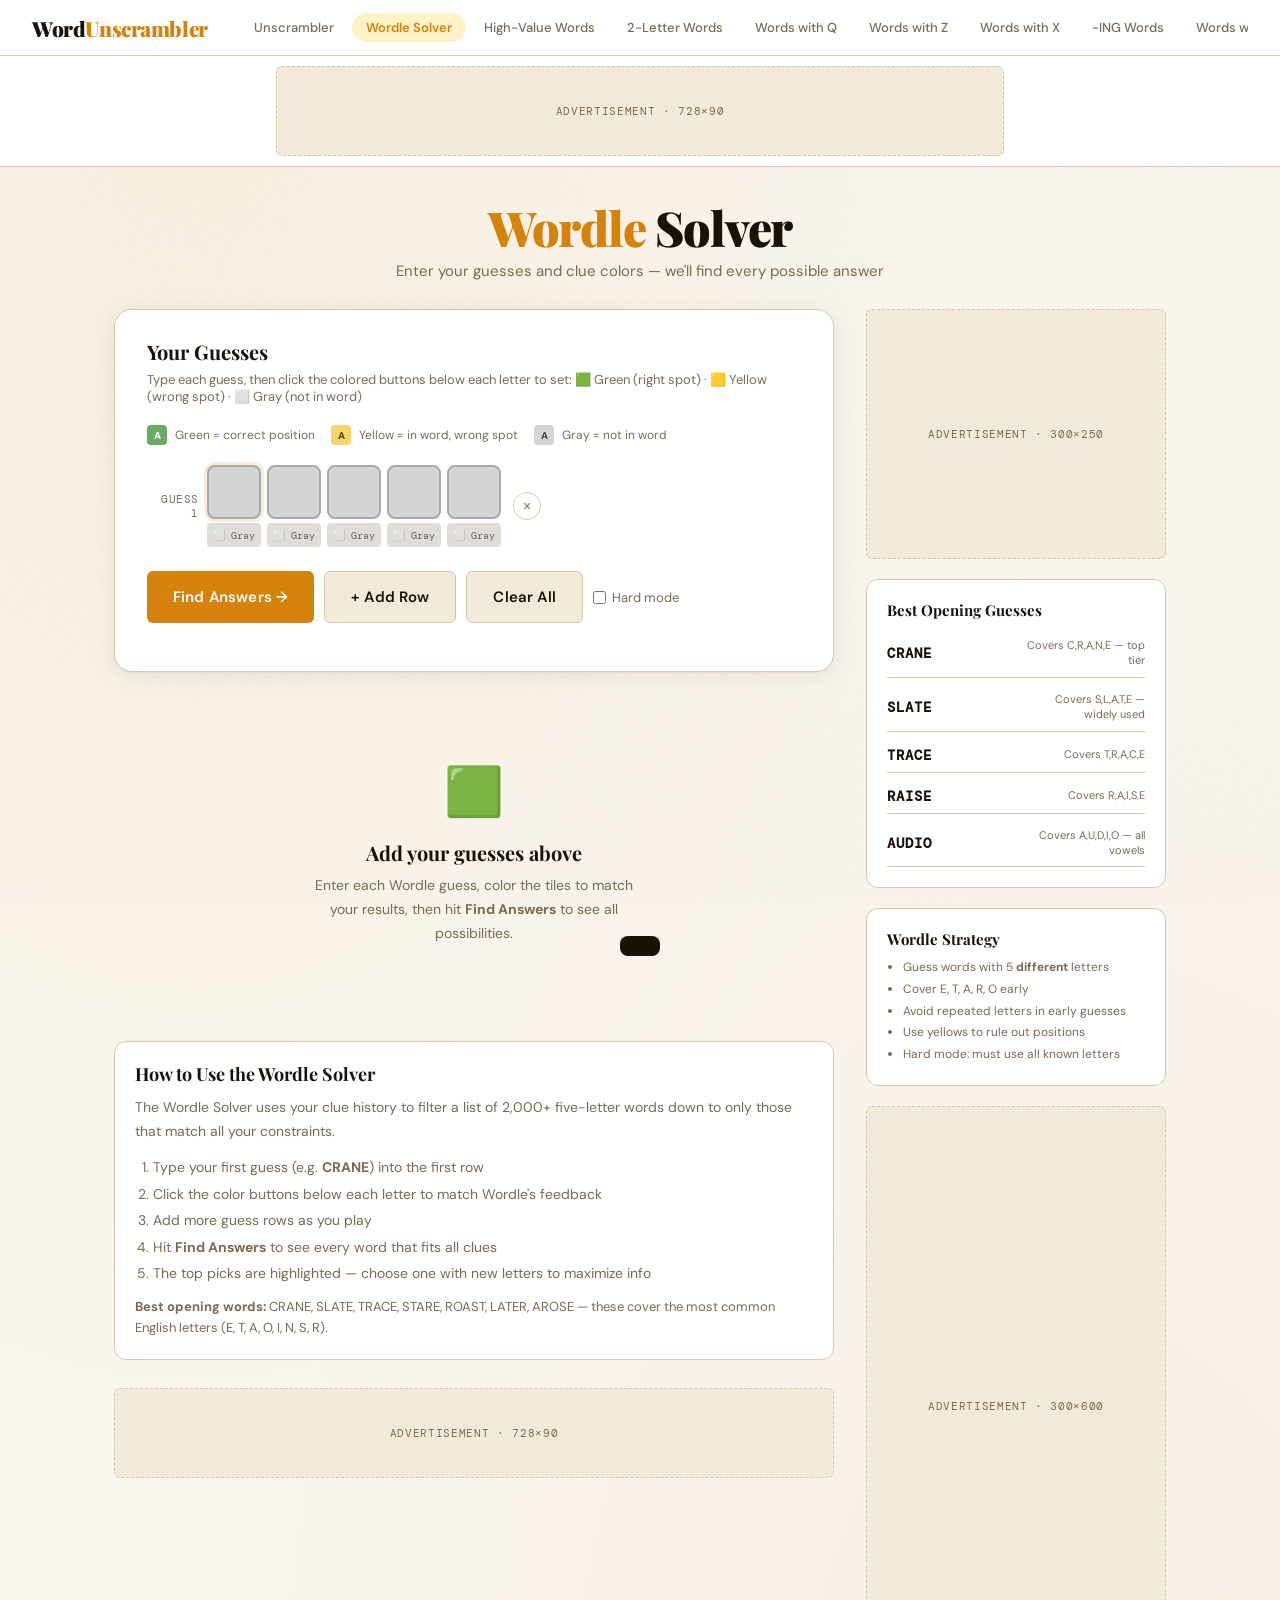
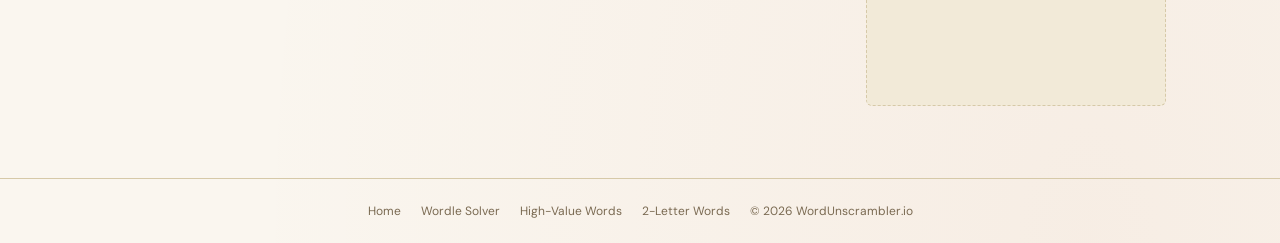
==== wordle.html @ 59721cca "initial deploy" ====
<!DOCTYPE html>
<html lang="en">
<head>
<meta charset="UTF-8">
<meta name="viewport" content="width=device-width, initial-scale=1.0">
<title>Wordle Solver — Find Today's Answer | WordUnscrambler</title>
<meta name="description" content="Free Wordle solver. Enter your green, yellow, and gray clues and we'll narrow down every possible Wordle answer. Solve today's Wordle in 3 guesses.">
<meta name="keywords" content="wordle solver, wordle helper, wordle cheat, wordle answer today, wordle hint">
<link rel="canonical" href="https://wordunscrambler.io/wordle">
<link rel="stylesheet" href="css/shared.css">
<style>
  /* ── Wordle-specific styles ── */
  .solver-grid {
    display: flex;
    flex-direction: column;
    gap: 10px;
    margin-bottom: 24px;
  }

  .guess-row {
    display: flex;
    gap: 8px;
    align-items: center;
  }

  .guess-label {
    font-size: 11px;
    font-family: 'DM Mono', monospace;
    color: var(--muted);
    width: 52px;
    text-align: right;
    text-transform: uppercase;
    letter-spacing: .05em;
    flex-shrink: 0;
  }

  .guess-tiles {
    display: flex;
    gap: 6px;
  }

  .tile-wrap {
    display: flex;
    flex-direction: column;
    align-items: center;
    gap: 4px;
  }

  .tile {
    width: 54px;
    height: 54px;
    border: 2.5px solid var(--border);
    border-radius: 8px;
    font-family: 'DM Mono', monospace;
    font-size: 22px;
    font-weight: 700;
    text-transform: uppercase;
    letter-spacing: .05em;
    text-align: center;
    outline: none;
    background: var(--white);
    color: var(--ink);
    transition: all .15s;
    caret-color: var(--amber);
  }

  .tile:focus { border-color: var(--amber); box-shadow: 0 0 0 3px rgba(212,130,10,.15); }

  /* State buttons */
  .tile-state-btn {
    width: 54px;
    height: 24px;
    border: none;
    border-radius: 4px;
    cursor: pointer;
    font-size: 10px;
    font-family: 'DM Mono', monospace;
    transition: all .15s;
    display: flex;
    align-items: center;
    justify-content: center;
    gap: 2px;
  }

  .tile-state-btn[data-state="gray"]   { background: #e0ddd8; color: #666; }
  .tile-state-btn[data-state="yellow"] { background: #f5d56a; color: #7a5e00; }
  .tile-state-btn[data-state="green"]  { background: #6aaa64; color: white; }

  /* Apply color to tile based on state */
  .tile[data-state="gray"]   { background: #d4d4d4; border-color: #aaa; color: #444; }
  .tile[data-state="yellow"] { background: #f5d56a; border-color: #c9a600; color: #5a4000; }
  .tile[data-state="green"]  { background: #6aaa64; border-color: #4a8a44; color: white; }

  /* Remove row button */
  .remove-row {
    width: 28px; height: 28px;
    background: none; border: 1px solid var(--border);
    border-radius: 50%; cursor: pointer; color: var(--muted);
    font-size: 14px; display: flex; align-items: center; justify-content: center;
    transition: all .15s; flex-shrink: 0; margin-left: 4px;
  }
  .remove-row:hover { background: #ffe0e0; border-color: var(--rust); color: var(--rust); }

  /* Legend */
  .legend {
    display: flex;
    gap: 16px;
    margin-bottom: 20px;
    flex-wrap: wrap;
  }

  .legend-item {
    display: flex; align-items: center; gap: 8px;
    font-size: 12px; color: var(--muted);
  }

  .legend-dot {
    width: 20px; height: 20px; border-radius: 4px;
    display: flex; align-items: center; justify-content: center;
    font-size: 10px; font-weight: 700; color: white;
  }

  .legend-dot.g { background: #6aaa64; }
  .legend-dot.y { background: #f5d56a; color: #5a4000; }
  .legend-dot.x { background: #d4d4d4; color: #444; }

  /* Controls */
  .solver-controls {
    display: flex; gap: 10px; flex-wrap: wrap;
    margin-bottom: 20px;
  }

  /* Also-known section */
  .also-known {
    margin-top: 6px;
    font-size: 11px;
    color: var(--muted);
    font-family: 'DM Mono', monospace;
  }

  /* Results */
  .word-results {
    display: flex; flex-wrap: wrap; gap: 8px;
  }

  .wordle-chip {
    background: var(--white);
    border: 1.5px solid var(--border);
    border-radius: 8px;
    padding: 8px 14px;
    font-family: 'DM Mono', monospace;
    font-size: 15px;
    font-weight: 600;
    letter-spacing: .1em;
    text-transform: uppercase;
    cursor: pointer;
    transition: all .15s;
    display: flex;
    flex-direction: column;
    align-items: center;
    gap: 3px;
  }

  .wordle-chip:hover {
    border-color: var(--sage);
    background: #f0f7ef;
    transform: translateY(-1px);
  }

  .wordle-chip.top-pick {
    border-color: #6aaa64;
    background: #f0f7ef;
  }

  .chip-freq {
    font-size: 9px;
    color: var(--muted);
    font-weight: 400;
    letter-spacing: .04em;
  }

  .chip-rank {
    font-size: 9px;
    color: #6aaa64;
    font-weight: 600;
  }

  .result-count-bar {
    background: var(--cream);
    border: 1px solid var(--border);
    border-radius: 8px;
    padding: 12px 16px;
    font-size: 13px;
    margin-bottom: 16px;
    display: flex;
    align-items: center;
    gap: 10px;
  }

  .count-num {
    font-family: 'DM Mono', monospace;
    font-size: 28px;
    font-weight: 700;
    color: var(--amber);
    line-height: 1;
  }

  .count-text { font-size: 13px; color: var(--muted); }

  /* Hard mode badge */
  .hard-badge {
    display: inline-flex; align-items: center; gap: 5px;
    background: #fff3cd; border: 1px solid #ffc107;
    border-radius: 4px; padding: 2px 8px;
    font-size: 11px; color: #856404;
    font-family: 'DM Mono', monospace;
  }

  /* Keyboard hint */
  .kb-hint {
    background: var(--cream); border: 1px solid var(--border);
    border-radius: 8px; padding: 12px 16px;
    font-size: 13px; color: var(--muted);
    margin-bottom: 16px;
  }

  .kb-hint strong { color: var(--ink); }

  /* Letter frequency bar chart */
  .letter-analysis {
    margin-top: 20px;
  }

  .freq-bar-row {
    display: flex; align-items: center; gap: 8px; margin-bottom: 5px;
  }

  .freq-letter {
    font-family: 'DM Mono', monospace;
    font-size: 13px; font-weight: 600;
    width: 20px; text-align: center;
    text-transform: uppercase;
  }

  .freq-bar {
    height: 14px; border-radius: 3px;
    background: var(--amber); opacity: .7;
    transition: width .3s ease;
  }

  .freq-count {
    font-size: 11px; color: var(--muted);
    font-family: 'DM Mono', monospace;
  }
</style>
</head>
<body>

<nav class="site-nav">
  <a class="nav-logo" href="index.html">Word<span>Unscrambler</span></a>
  <div class="nav-links">
    <a class="nav-link" href="index.html">Unscrambler</a>
    <a class="nav-link active" href="wordle.html">Wordle Solver</a>
    <a class="nav-link" href="pages/high-value-words.html">High-Value Words</a>
    <a class="nav-link" href="pages/two-letter-words.html">2-Letter Words</a>
    <a class="nav-link" href="pages/words-with-q.html">Words with Q</a>
    <a class="nav-link" href="pages/words-with-z.html">Words with Z</a>
    <a class="nav-link" href="pages/words-with-x.html">Words with X</a>
    <a class="nav-link" href="pages/words-ending-in-ing.html">-ING Words</a>
      <a class="nav-link" href="pages/words-with-j.html">Words with J</a>
      <a class="nav-link" href="pages/words-ending-in-er.html">-ER Words</a>
      <a class="nav-link" href="pages/scrabble-word-finder.html">Word Finder</a>
  </div>
</nav>

<div style="padding:10px 24px; background:var(--white); border-bottom:1px solid var(--border); position:relative; z-index:1;">
  <div class="ad-unit ad-728x90">Advertisement · 728×90</div>
</div>

<div class="page-header">
  <h1 class="page-title"><em>Wordle</em> Solver</h1>
  <p class="page-subtitle">Enter your guesses and clue colors — we'll find every possible answer</p>
</div>

<div class="page-wrap">
  <div class="main-col">

    <div class="card" style="margin-bottom:24px;">
      <div class="card-title">Your Guesses</div>
      <div class="card-hint">Type each guess, then click the colored buttons below each letter to set: 🟩 Green (right spot) · 🟨 Yellow (wrong spot) · ⬜ Gray (not in word)</div>

      <!-- Legend -->
      <div class="legend">
        <div class="legend-item"><div class="legend-dot g">A</div> Green = correct position</div>
        <div class="legend-item"><div class="legend-dot y">A</div> Yellow = in word, wrong spot</div>
        <div class="legend-item"><div class="legend-dot x">A</div> Gray = not in word</div>
      </div>

      <!-- Guess grid -->
      <div class="solver-grid" id="solverGrid"></div>

      <div class="solver-controls">
        <button class="btn btn-primary" id="solveBtn">Find Answers →</button>
        <button class="btn btn-secondary" id="addGuessBtn">+ Add Row</button>
        <button class="btn btn-secondary" id="clearBtn">Clear All</button>
        <label style="display:flex;align-items:center;gap:6px;font-size:13px;color:var(--muted);cursor:pointer;">
          <input type="checkbox" id="hardMode"> Hard mode
        </label>
      </div>

      <div class="kb-hint" id="kbHint" style="display:none;">
        <strong>Known letters:</strong> <span id="kbKnown"></span>
      </div>
    </div>

    <!-- LOADER -->
    <div class="loader" id="loader">
      <div class="spinner"></div>
      <div>Filtering word list…</div>
    </div>

    <!-- RESULTS -->
    <div id="resultsSection" style="display:none;">
      <div class="result-count-bar">
        <div class="count-num" id="countNum">0</div>
        <div>
          <div class="count-text" id="countText">possible words remaining</div>
          <div class="also-known" id="alsoKnown"></div>
        </div>
      </div>

      <div style="display:flex; align-items:center; justify-content:space-between; margin-bottom:12px; flex-wrap:wrap; gap:8px;">
        <div style="font-family:'Playfair Display',serif; font-size:18px; font-weight:700;">Possible Answers</div>
        <div style="display:flex; gap:8px;">
          <button class="btn btn-secondary btn-sm" id="sortFreqBtn">Sort by frequency</button>
          <button class="btn btn-secondary btn-sm" id="sortAlphaBtn">Sort A–Z</button>
        </div>
      </div>

      <div class="word-results" id="wordResults"></div>

      <div class="letter-analysis" id="letterAnalysis"></div>
    </div>

    <!-- EMPTY -->
    <div class="empty-state" id="emptyState">
      <span class="empty-icon">🟩</span>
      <h2>Add your guesses above</h2>
      <p>Enter each Wordle guess, color the tiles to match your results, then hit <strong>Find Answers</strong> to see all possibilities.</p>
    </div>

    <!-- SEO -->
    <div class="card-sm" style="margin-top:32px;">
      <h2 style="font-family:'Playfair Display',serif; font-size:18px; margin-bottom:10px;">How to Use the Wordle Solver</h2>
      <p style="font-size:14px; color:var(--muted); line-height:1.7; margin-bottom:10px;">The Wordle Solver uses your clue history to filter a list of 2,000+ five-letter words down to only those that match all your constraints.</p>
      <ol style="padding-left:18px; font-size:14px; color:var(--muted); line-height:1.9;">
        <li>Type your first guess (e.g. <strong>CRANE</strong>) into the first row</li>
        <li>Click the color buttons below each letter to match Wordle's feedback</li>
        <li>Add more guess rows as you play</li>
        <li>Hit <strong>Find Answers</strong> to see every word that fits all clues</li>
        <li>The top picks are highlighted — choose one with new letters to maximize info</li>
      </ol>
      <p style="font-size:13px; color:var(--muted); margin-top:10px; line-height:1.6;"><strong>Best opening words:</strong> CRANE, SLATE, TRACE, STARE, ROAST, LATER, AROSE — these cover the most common English letters (E, T, A, O, I, N, S, R).</p>
    </div>

    <div style="margin-top:28px; text-align:center;">
      <div class="ad-unit ad-728x90">Advertisement · 728×90</div>
    </div>
  </div>

  <aside class="sidebar">
    <div class="ad-unit ad-300x250">Advertisement · 300×250</div>

    <div class="card-sm">
      <h3 style="font-family:'Playfair Display',serif; font-size:15px; margin-bottom:10px;">Best Opening Guesses</h3>
      <div id="bestOpeners" style="display:flex; flex-direction:column; gap:6px;"></div>
    </div>

    <div class="card-sm">
      <h3 style="font-family:'Playfair Display',serif; font-size:15px; margin-bottom:8px;">Wordle Strategy</h3>
      <ul style="font-size:12px; color:var(--muted); line-height:1.8; padding-left:16px;">
        <li>Guess words with 5 <strong>different</strong> letters</li>
        <li>Cover E, T, A, R, O early</li>
        <li>Avoid repeated letters in early guesses</li>
        <li>Use yellows to rule out positions</li>
        <li>Hard mode: must use all known letters</li>
      </ul>
    </div>

    <div class="ad-unit ad-300x600">Advertisement · 300×600</div>
  </aside>
</div>

<footer class="site-footer">
  <a href="index.html">Home</a>
  <a href="wordle.html">Wordle Solver</a>
  <a href="pages/high-value-words.html">High-Value Words</a>
  <a href="pages/two-letter-words.html">2-Letter Words</a>
  <span>© 2026 WordUnscrambler.io</span>
</footer>

<div class="toast" id="toast"></div>

<script src="js/dictionary.js"></script>
<script>
// ── Wordle word frequency (higher = more common Wordle answer) ──
const WORD_FREQ = {
  CRANE:100,SLATE:100,TRACE:99,STARE:99,AROSE:98,LATER:98,ROAST:97,IRATE:96,SNARE:95,LEAST:95,
  RAISE:94,TEARS:93,SANER:92,STALE:92,TARES:91,RESAT:90,CANER:89,EARNS:88,LARES:87,RALES:86,
  CRANE:100,AUDIO:95,ADIEU:94,TEARS:93,HEART:92,EARTH:91,SHARE:90,HARES:89,SHEAR:88,HEARS:87,
  PLANE:86,PANEL:85,PENAL:84,PLENA:83,LEAPT:82,PLATE:81,PLEAT:80,PETAL:79,LEANT:78,PANEL:77,
  CRATE:95,REACT:94,TRACE:93,CARET:92,CARTE:91,RACER:85,RACER:84,
  GLARE:80,FLARE:79,STARE:99,SNARE:95,SPARE:82,FLARE:79,GLARE:80,BLARE:75,
  STONE:88,NOTES:85,TONES:84,ONSET:83,ATONE:82,OAKEN:76,OCEAN:77,CANOE:75,
  BRACE:78,GRACE:77,TRACE:93,PLACE:82,SPACE:80,
  WORLD:85,SWORD:80,WORDS:82,CORDS:75,LORDS:74,
  PILOT:72,LITHO:68,ATILT:65,
  ALOFT:70,FLOAT:75,AFLOAT:0,
  MOUND:72,FOUNT:68,COUNT:78,MOUNT:76,
  SWEAR:82,WEARS:80,WEARY:75,SWEAR:82,
  KNAVE:65,SHAVE:72,BRAVE:74,GRAVE:73,CRAVE:71,
};

// ── Common 5-letter words for Wordle ──
const WORDLE_LIST = `ABOUT ABOVE ABUSE ACTOR ACUTE ADMIT ADOPT ADULT AFTER AGAIN AGENT AGREE AHEAD ALARM ALBUM ALERT ALIKE ALIGN ALIVE ALLAY ALLEY ALLOT ALLOW ALLOY ALOFT ALONE ALONG ALOOF ALTER AMBER AMBLE AMPLE ANGEL ANGLE ANGRY ANNEX ANTIC APPLE APTLY ARISE ARMOR ARSON ARTSY ASHORE ASIDE ASPEN ASSET ATONE ATTIC AUDIO AUDIT AUGUR AVAIL AVERT AVOID AWAKE AWARD AWARE AWFUL AWOKE BADLY BEACH BEARD BEAST BEGAN BEGIN BELOW BENCH BERTH BIBLE BIRCH BIRTH BLAND BLANK BLARE BLAZE BLEAK BLEED BLEND BLESS BLINK BLAST BLOOD BLOOM BLOWN BONUS BOUND BOXER BRAID BRAIN BRAKE BRAND BRAVE BRAWN BREAD BREAK BRIDE BRIEF BRINE BRISK BROAD BROKE BROOK BROOD BROWN BUILD BUILT BULGE BURNT BURST BUYER CABIN CAMEL CANDY CANON CAPER CARGO CAROL CARRY CARVE CATCH CAUSE CEASE CHAIN CHAIR CHALK CHANT CHAOS CHARM CHASE CHASM CHEAT CHECK CHEEK CHEST CHILD CHILL CHOIR CHORD CIVIL CLAIM CLASS CLEAN CLEAR CLERK CLIFF CLIMB CLING CLOCK CLONE CLOSE CLOTH CLOUD CLOWN COACH COBRA COMET COMIC CORAL COUCH COVER CRACK CRANE CRASH CRAWL CRAZE CRAZY CREED CREEK CRIME CROSS CROWD CROWN CRUEL CRUSH CYCLE DAILY DAISY DANCE DEBUT DECAY DEFER DEPTH DERBY DETER DEVIL DIGIT DIRTY DOING DRANK DRAPE DRAWN DREAD DREAM DRESS DRIFT DRINK DRIVE DROVE DROWN DRUNK DUSKY EAGER EAGLE EARLY EARTH EIGHT ELITE EMBER EMPTY ENEMY ENJOY ENTER EQUAL ERASE ESSAY EVADE EXACT EXILE EXTRA FABLE FAINT FAIRY FAITH FANCY FATAL FEAST FLAIR FLAME FLANK FLARE FLASH FLESH FLOCK FLOOR FLORA FOUND FRAME FRANK FRAUD FRESH FROZE FRUIT FULLY FUNKY GAVEL GIVEN GLAND GLARE GLASS GLIDE GLOBE GLOSS GLOVE GNOME GRACE GRADE GRAIN GRAND GRANT GRASP GRASS GRATE GRAVE GREAT GREED GREEN GREET GRIEF GROAN GROUP GROVE GRUFF GUARD GUESS GUEST GUIDE GUISE GUSTO HABIT HARSH HAVEN HEART HEAVY HENCE HERON HOARD HOBBY HONOR HORSE HOUSE HUMAN HUMOR HURRY IDEAL IMAGE IMPLY INNER INPUT INTRO IVORY JUDGE JUICE JUMBO JUMPY KARMA KNIFE KNOCK KNOWN LANCE LANKY LARGE LASER LATCH LATER LEMON LEVEL LIGHT LIMIT LOCAL LODGE LOGIC LOOSE LOVER LOWER LOYAL LUCKY MAGIC MAJOR MANOR MARCH MARSH MATCH MAYOR MEDAL MEDIA MERGE MERIT METAL MIGHT MODEL MONEY MONTH MORAL MOTOR MOUNT MOUSE MOUTH MOVIE MUSIC NAIVE NERVE NIGHT NOBLE NOISE NORTH NOVEL NURSE OFFER OFTEN OLIVE ORDER ORGAN OTHER OUTER OWNER PAINT PANEL PANIC PARTY PASTA PATCH PAUSE PEACE PEDAL PENNY PERCH PERIL PHASE PHONE PHOTO PIANO PIECE PILOT PINCH PITCH PLACE PLAIN PLANE PLANT PLATE PLAZA PLEAD PLUCK PLUME POINT POKER POLAR POPPY POUND POWER PRESS PRICE PRIDE PRIME PRIZE PROBE PROOF PROSE PROUD PROVE PULSE PUPIL PURSE QUEEN QUERY QUEST QUIET QUITE QUOTA QUOTE RADAR RADIO RALLY RANGE RANCH RAPID RATIO REACH READY REALM REBEL REIGN RELAX RISKY RIVAL RIVER RIVET ROCKY ROUGE ROUGH ROUND ROUTE ROYAL SADLY SAINT SALAD SAUCE SAUNA SCALE SCENE SCENT SCOUT SCREW SENSE SERVE SHALL SHAME SHAPE SHARE SHARK SHARP SHELF SHELL SHINE SHIRT SHOCK SHOOT SHORE SHORT SIGHT SKILL SLATE SLAVE SLEEP SLIDE SLOPE SMART SMELL SMILE SMOKE SNAIL SNAKE SOLAR SOLID SOLVE SORRY SOUTH SPACE SPARE SPARK SPAWN SPEAK SPEED SPEND SPICE SPIKE SPINE SPITE SPLIT SPOIL SPOKE SPOON SPRAY SQUAD SQUAT STAFF STAGE STAKE STAND STARE STATE STEAL STEEL STEER STERN STICK STILL STOCK STOOD STORE STORM STORY STOUT STUCK STUDY SUGAR SUPER SURGE SWAMP SWEEP SWEET SWELL SWIFT SWIPE TABLE TASTE TEACH THEME THICK THORN THREE THROW THUMB TIGER TIGHT TITLE TODAY TONIC TOOTH TOPIC TORCH TOTAL TOUCH TOUGH TRACE TRACK TRADE TRAIL TRAIN TRAIT TREAT TRIED TROOP TRUCK TRUMP TRUNK TRUST TRUTH TULIP TUNER TWIST ULTRA UNCLE UNDER UNIFY UNION UNITE UNTIL UPPER UPSET URBAN USHER UTTER VAGUE VALID VALUE VAULT VENOM VIGOR VIRAL VIRUS VOCAL VOUCH VOWEL WAFER WHILE WITCH WOMAN WOMEN WORLD WORST WORTH WOUND WRATH WRITE WROTE YEARN YIELD YOUNG YOUTH ZEBRA STARE CRANE SLATE TRACE RAISE ARISE LEANT IRATE SNARE LEAST SANER TARES RESAT EARNS CANER OAKEN OCEAN CANOE ATONE ALONE TONAL LATHE LATCH LARCH MARCH MARCH SHARE HARES SHEAR HEARS HEART EARTH CRATE REACT CARET CARTE GLARE FLARE BLARE SPARE CARES SCARE GRACE BRACE PLACE SPACE SINCE MINCE RINSE WINCE FINES MINES VINES DINES PINES LINES WINES NINES MINES OVALS NOVEL SOLVE LOVER GLOVE CLOVE COVES COVEN ROVES TROVE GROVE STOVE COVES WOVEN WOVEN PLOVER GROAN ORGAN APRON BARON RADON SALON BATON CANON MASON WAGON LEMON DEMON FELON MELON XENON PRION AVION ONION UNION AEONS NEONS PIANO RHINO AMINO BRINO ODEON AEON PEON NEON EONS LIONS IONS BISON RISEN SIREN LINEN GIVEN RIVEN SEVEN WOVEN RIVEN RISEN VIXEN QUEEN SHEEN GREEN GREET TEETH SWEET STEEL SLEET KNEEL CREEL WHEEL TWEEN PREEN FLEET SHEET TWEET TWEET QUEEN CREEK CREEP STEEP SLEEP SWEEP SEEP WEEP DEEP KEEP KEEP JEEP PEEP HEEL REEL FEEL PEEL KEEL ZEAL REAL MEAL DEAL SEAL TEAL VEAL HEAL WEAL LEAL BEAN DEAN JEAN LEAN MEAN SEAN WEAN PEAN FEAN`.split(/\s+/).filter(w => w.length === 5 && /^[A-Z]+$/.test(w));

const WORDLE_SET = [...new Set(WORDLE_LIST)];

// Best openers with letter coverage scores
const BEST_OPENERS = [
  { word: 'CRANE', note: 'Covers C,R,A,N,E — top tier' },
  { word: 'SLATE', note: 'Covers S,L,A,T,E — widely used' },
  { word: 'TRACE', note: 'Covers T,R,A,C,E' },
  { word: 'RAISE', note: 'Covers R,A,I,S,E' },
  { word: 'AUDIO', note: 'Covers A,U,D,I,O — all vowels' },
];

document.getElementById('bestOpeners').innerHTML = BEST_OPENERS.map(o => `
  <div style="display:flex;align-items:center;justify-content:space-between;padding:8px 0;border-bottom:1px solid var(--border);">
    <div style="font-family:'DM Mono',monospace;font-size:14px;font-weight:600;letter-spacing:.08em;">${o.word}</div>
    <div style="font-size:11px;color:var(--muted);text-align:right;max-width:120px;line-height:1.4;">${o.note}</div>
  </div>
`).join('');

// ── State ──
let rows = [];
let sortMode = 'freq';

// ── Build a row ──
function buildRow(rowIndex) {
  const states = ['gray','gray','gray','gray','gray'];
  const row = { states, el: null };

  const div = document.createElement('div');
  div.className = 'guess-row';
  div.innerHTML = `<div class="guess-label">Guess ${rowIndex+1}</div>`;

  const tilesDiv = document.createElement('div');
  tilesDiv.className = 'guess-tiles';

  for (let i = 0; i < 5; i++) {
    const wrap = document.createElement('div');
    wrap.className = 'tile-wrap';

    const tile = document.createElement('input');
    tile.className = 'tile';
    tile.maxLength = 1;
    tile.dataset.state = 'gray';
    tile.dataset.col = i;

    // Auto-advance
    tile.addEventListener('input', function() {
      this.value = this.value.replace(/[^a-zA-Z]/g,'').toUpperCase().slice(-1);
      if (this.value && i < 4) {
        const next = tilesDiv.querySelectorAll('.tile')[i+1];
        if (next) next.focus();
      }
      updateKbHint();
    });

    tile.addEventListener('keydown', function(e) {
      if (e.key === 'Backspace' && !this.value && i > 0) {
        const prev = tilesDiv.querySelectorAll('.tile')[i-1];
        if (prev) { prev.value=''; prev.focus(); }
      }
      if (e.key === 'Enter') document.getElementById('solveBtn').click();
    });

    // State cycle button
    const stateBtn = document.createElement('button');
    stateBtn.className = 'tile-state-btn';
    stateBtn.dataset.state = 'gray';
    stateBtn.innerHTML = '⬜ Gray';

    stateBtn.addEventListener('click', function() {
      const cur = this.dataset.state;
      const next = cur === 'gray' ? 'yellow' : cur === 'yellow' ? 'green' : 'gray';
      this.dataset.state = next;
      tile.dataset.state = next;
      states[i] = next;
      if (next === 'gray')   { this.innerHTML = '⬜ Gray';   this.dataset.state='gray'; }
      if (next === 'yellow') { this.innerHTML = '🟨 Yellow'; this.dataset.state='yellow'; }
      if (next === 'green')  { this.innerHTML = '🟩 Green';  this.dataset.state='green'; }
      updateKbHint();
    });

    wrap.appendChild(tile);
    wrap.appendChild(stateBtn);
    tilesDiv.appendChild(wrap);
  }

  const removeBtn = document.createElement('button');
  removeBtn.className = 'remove-row';
  removeBtn.innerHTML = '×';
  removeBtn.title = 'Remove this guess';
  removeBtn.addEventListener('click', () => {
    const idx = rows.indexOf(row);
    if (idx > -1) rows.splice(idx, 1);
    div.remove();
    rows.forEach((r,i) => {
      r.el.querySelector('.guess-label').textContent = `Guess ${i+1}`;
    });
  });

  div.appendChild(tilesDiv);
  div.appendChild(removeBtn);
  row.el = div;
  row.tilesDiv = tilesDiv;
  row.states = states;
  return row;
}

function addRow() {
  const row = buildRow(rows.length);
  rows.push(row);
  document.getElementById('solverGrid').appendChild(row.el);
  // Focus first tile of new row
  row.tilesDiv.querySelector('.tile').focus();
}

function clearAll() {
  rows = [];
  document.getElementById('solverGrid').innerHTML = '';
  document.getElementById('resultsSection').style.display = 'none';
  document.getElementById('emptyState').style.display = 'block';
  document.getElementById('kbHint').style.display = 'none';
  addRow();
}

function updateKbHint() {
  const greens = {}, yellows = {}, grays = new Set();
  for (const row of rows) {
    const tiles = row.tilesDiv.querySelectorAll('.tile');
    tiles.forEach((t, i) => {
      const letter = t.value.toUpperCase();
      const state = t.dataset.state;
      if (!letter) return;
      if (state === 'green') greens[i] = letter;
      if (state === 'yellow') { yellows[letter] = yellows[letter] || []; yellows[letter].push(i); }
      if (state === 'gray') grays.add(letter);
    });
  }

  const parts = [];
  if (Object.keys(greens).length) {
    const pattern = [1,2,3,4,5].map(i => greens[i-1] || '_').join('');
    parts.push(`Pattern: <strong>${pattern}</strong>`);
  }
  if (Object.keys(yellows).length) {
    parts.push(`Contains: <strong>${Object.keys(yellows).join(', ')}</strong>`);
  }
  if (grays.size) {
    parts.push(`Excluded: <strong>${[...grays].join(', ')}</strong>`);
  }

  const hint = document.getElementById('kbHint');
  if (parts.length) {
    hint.style.display = 'block';
    document.getElementById('kbKnown').innerHTML = parts.join(' · ');
  } else {
    hint.style.display = 'none';
  }
}

function solve() {
  document.getElementById('loader').classList.add('on');
  document.getElementById('resultsSection').style.display = 'none';
  document.getElementById('emptyState').style.display = 'none';

  setTimeout(() => {
    const greens = {};     // position → letter
    const yellows = {};    // letter → [forbidden positions]
    const yellowSet = new Set(); // letters that must be present
    const grays = new Set();

    let hasInput = false;

    for (const row of rows) {
      const tiles = row.tilesDiv.querySelectorAll('.tile');
      tiles.forEach((t, i) => {
        const letter = t.value.toUpperCase();
        const state = t.dataset.state;
        if (!letter) return;
        hasInput = true;
        if (state === 'green') {
          greens[i] = letter;
        } else if (state === 'yellow') {
          yellowSet.add(letter);
          yellows[letter] = yellows[letter] || [];
          yellows[letter].push(i);
        } else if (state === 'gray') {
          grays.add(letter);
        }
      });
    }

    if (!hasInput) {
      document.getElementById('loader').classList.remove('on');
      document.getElementById('emptyState').style.display = 'block';
      showToast('Enter at least one guess first');
      return;
    }

    const hardMode = document.getElementById('hardMode').checked;

    const results = WORDLE_SET.filter(word => {
      // Green constraints
      for (const [pos, letter] of Object.entries(greens)) {
        if (word[parseInt(pos)] !== letter) return false;
      }
      // Yellow constraints: letter must be present, not in forbidden position
      for (const [letter, positions] of Object.entries(yellows)) {
        if (!word.includes(letter)) return false;
        for (const pos of positions) {
          if (word[pos] === letter) return false;
        }
      }
      // Gray constraints
      for (const letter of grays) {
        // Only exclude if not also green or yellow (duplicate letter handling)
        if (!greens[Object.keys(greens).find(p => greens[p] === letter)] && !yellowSet.has(letter)) {
          if (word.includes(letter)) return false;
        }
      }
      return true;
    });

    // Sort
    const sorted = [...results].sort((a, b) => {
      if (sortMode === 'freq') {
        return (WORD_FREQ[b] || 50) - (WORD_FREQ[a] || 50);
      }
      return a.localeCompare(b);
    });

    renderWordleResults(sorted, greens, yellowSet);
  }, 120);
}

function renderWordleResults(words, greens, yellowSet) {
  document.getElementById('loader').classList.remove('on');
  document.getElementById('resultsSection').style.display = 'block';

  document.getElementById('countNum').textContent = words.length;
  const ct = document.getElementById('countText');
  if (words.length === 0) ct.textContent = 'no words match — check your clues';
  else if (words.length === 1) ct.textContent = 'word remaining — that\'s it! 🎉';
  else ct.textContent = `possible words remaining`;

  document.getElementById('alsoKnown').innerHTML = words.length <= 5 && words.length > 0
    ? `Candidates: <strong>${words.join(', ')}</strong>` : '';

  const container = document.getElementById('wordResults');
  container.innerHTML = '';

  const top = words.slice(0, 60);
  top.forEach((word, idx) => {
    const chip = document.createElement('div');
    chip.className = `wordle-chip${idx < 3 ? ' top-pick' : ''}`;
    chip.innerHTML = `
      <div>${word}</div>
      ${idx < 3 ? '<div class="chip-rank">★ Top pick</div>' : ''}
    `;
    chip.addEventListener('click', () => {
      // Copy word and show toast
      navigator.clipboard?.writeText(word);
      showToast(`Copied "${word}"`);
    });
    container.appendChild(chip);
  });

  if (words.length > 60) {
    container.innerHTML += `<div style="font-size:13px;color:var(--muted);padding:8px;">… and ${words.length - 60} more. Add more guesses to narrow down.</div>`;
  }

  // Letter frequency analysis
  if (words.length > 1 && words.length <= 200) {
    const freq = {};
    for (const word of words) {
      for (const c of new Set([...word])) {
        freq[c] = (freq[c]||0)+1;
      }
    }
    const sorted = Object.entries(freq).sort((a,b)=>b[1]-a[1]).slice(0,8);
    const max = sorted[0][1];

    const la = document.getElementById('letterAnalysis');
    la.innerHTML = '<div style="font-family:\'Playfair Display\',serif; font-size:16px; font-weight:700; margin-bottom:12px;">Letter frequency in remaining words</div>';
    sorted.forEach(([letter, count]) => {
      const pct = Math.round((count/max)*100);
      la.innerHTML += `
        <div class="freq-bar-row">
          <div class="freq-letter">${letter}</div>
          <div class="freq-bar" style="width:${Math.max(pct,4)}%;"></div>
          <div class="freq-count">${count}/${words.length}</div>
        </div>
      `;
    });
  } else {
    document.getElementById('letterAnalysis').innerHTML = '';
  }
}

function showToast(msg) {
  const t = document.getElementById('toast');
  t.textContent = msg; t.classList.add('show');
  setTimeout(() => t.classList.remove('show'), 2000);
}

// ── Init ──
document.getElementById('solveBtn').addEventListener('click', solve);
document.getElementById('addGuessBtn').addEventListener('click', addRow);
document.getElementById('clearBtn').addEventListener('click', clearAll);
document.getElementById('sortFreqBtn').addEventListener('click', () => { sortMode='freq'; solve(); });
document.getElementById('sortAlphaBtn').addEventListener('click', () => { sortMode='alpha'; solve(); });

// Start with 1 row
addRow();
</script>
</body>
</html>
---- css/shared.css ----
/* ============================================================
   shared.css — WordUnscrambler site-wide styles
   ============================================================ */

@import url('https://fonts.googleapis.com/css2?family=Playfair+Display:ital,wght@0,700;0,900;1,700&family=DM+Mono:wght@400;500&family=DM+Sans:wght@300;400;500;600&display=swap');

:root {
  --ink:        #1a1208;
  --paper:      #faf6ef;
  --cream:      #f2ead8;
  --amber:      #d4820a;
  --amber-lt:   #f5c842;
  --amber-pale: #fef3c7;
  --rust:       #b94a1a;
  --sage:       #4a6741;
  --muted:      #7a6a52;
  --border:     #d6c9a8;
  --white:      #ffffff;

  --radius-sm:  6px;
  --radius-md:  12px;
  --radius-lg:  18px;
  --shadow-sm:  0 1px 3px rgba(26,18,8,.06);
  --shadow-md:  0 4px 24px rgba(26,18,8,.08), 0 1px 3px rgba(26,18,8,.05);
  --shadow-lg:  0 12px 48px rgba(26,18,8,.12);
}

*, *::before, *::after { box-sizing: border-box; margin: 0; padding: 0; }

html { scroll-behavior: smooth; }

body {
  background: var(--paper);
  color: var(--ink);
  font-family: 'DM Sans', sans-serif;
  min-height: 100vh;
  background-image:
    radial-gradient(ellipse at 15% 0%, rgba(212,130,10,.07) 0%, transparent 55%),
    radial-gradient(ellipse at 85% 100%, rgba(185,74,26,.05) 0%, transparent 55%);
}

/* noise overlay */
body::before {
  content: '';
  position: fixed; inset: 0;
  background-image: url("data:image/svg+xml,%3Csvg viewBox='0 0 200 200' xmlns='http://www.w3.org/2000/svg'%3E%3Cfilter id='n'%3E%3CfeTurbulence type='fractalNoise' baseFrequency='.9' numOctaves='4' stitchTiles='stitch'/%3E%3C/filter%3E%3Crect width='100%25' height='100%25' filter='url(%23n)' opacity='.03'/%3E%3C/svg%3E");
  pointer-events: none; z-index: 0;
}

/* ── NAV ── */
.site-nav {
  position: relative; z-index: 10;
  background: var(--white);
  border-bottom: 1px solid var(--border);
  padding: 0 32px;
  display: flex;
  align-items: center;
  gap: 0;
  height: 56px;
}

.nav-logo {
  font-family: 'Playfair Display', serif;
  font-weight: 900;
  font-size: 1.3rem;
  letter-spacing: -.02em;
  color: var(--ink);
  text-decoration: none;
  margin-right: 32px;
  white-space: nowrap;
}

.nav-logo span { color: var(--amber); }

.nav-links {
  display: flex;
  gap: 4px;
  align-items: center;
  flex: 1;
  overflow-x: auto;
}

.nav-link {
  padding: 6px 14px;
  border-radius: 20px;
  font-size: 13px;
  font-weight: 500;
  color: var(--muted);
  text-decoration: none;
  white-space: nowrap;
  transition: all .15s;
}

.nav-link:hover { color: var(--ink); background: var(--cream); }
.nav-link.active { background: var(--amber-pale); color: var(--amber); font-weight: 600; }

/* ── AD UNITS ── */
.ad-unit {
  background: var(--cream);
  border: 1px dashed var(--border);
  border-radius: var(--radius-sm);
  display: flex; align-items: center; justify-content: center;
  color: var(--muted);
  font-family: 'DM Mono', monospace;
  font-size: 11px;
  letter-spacing: .06em;
  text-transform: uppercase;
}

.ad-728x90  { width: 100%; max-width: 728px; height: 90px; margin: 0 auto; }
.ad-300x250 { width: 300px; height: 250px; }
.ad-300x600 { width: 300px; height: 600px; }

/* ── LAYOUT ── */
.page-header {
  position: relative; z-index: 1;
  padding: 36px 32px 0;
  text-align: center;
}

.page-title {
  font-family: 'Playfair Display', serif;
  font-weight: 900;
  font-size: clamp(2rem, 5vw, 3rem);
  letter-spacing: -.025em;
  line-height: 1;
}

.page-title em { color: var(--amber); font-style: normal; }
.page-subtitle { margin-top: 10px; font-size: 15px; color: var(--muted); }

.page-wrap {
  position: relative; z-index: 1;
  max-width: 1100px;
  margin: 0 auto;
  padding: 28px 24px 72px;
  display: flex; gap: 32px; align-items: flex-start;
}

.main-col { flex: 1; min-width: 0; }

.sidebar {
  width: 300px; flex-shrink: 0;
  display: flex; flex-direction: column; gap: 20px;
  position: sticky; top: 76px;
}

/* ── CARDS ── */
.card {
  background: var(--white);
  border: 1.5px solid var(--border);
  border-radius: var(--radius-lg);
  padding: 28px 32px;
  box-shadow: var(--shadow-md);
}

.card-sm {
  background: var(--white);
  border: 1.5px solid var(--border);
  border-radius: var(--radius-md);
  padding: 20px;
}

.card-title {
  font-family: 'Playfair Display', serif;
  font-size: 20px; font-weight: 700;
  margin-bottom: 6px;
}

.card-hint { font-size: 13px; color: var(--muted); margin-bottom: 20px; }

/* ── FORM ELEMENTS ── */
.input-row { display: flex; gap: 10px; flex-wrap: wrap; }

.text-input {
  flex: 1; min-width: 180px; height: 52px;
  font-family: 'DM Mono', monospace;
  font-size: 20px; font-weight: 500;
  letter-spacing: .1em; text-transform: uppercase;
  border: 2px solid var(--border); border-radius: var(--radius-sm);
  padding: 0 16px;
  background: var(--paper); color: var(--ink); outline: none;
  transition: border-color .2s, box-shadow .2s;
}

.text-input:focus {
  border-color: var(--amber);
  box-shadow: 0 0 0 3px rgba(212,130,10,.14);
}

.btn {
  height: 52px; padding: 0 26px;
  border: none; border-radius: var(--radius-sm);
  font-family: 'DM Sans', sans-serif;
  font-size: 15px; font-weight: 600;
  cursor: pointer; transition: all .15s;
  letter-spacing: .01em; white-space: nowrap;
}

.btn-primary { background: var(--amber); color: white; }
.btn-primary:hover { background: #b87009; }
.btn-primary:active { transform: scale(.98); }

.btn-secondary {
  background: var(--cream);
  color: var(--ink);
  border: 1.5px solid var(--border);
}
.btn-secondary:hover { background: var(--amber-pale); border-color: var(--amber); }

.btn-sm { height: 34px; padding: 0 14px; font-size: 13px; }

.filter-row {
  display: flex; gap: 16px; margin-top: 14px;
  flex-wrap: wrap; align-items: center;
}

.filter-group {
  display: flex; align-items: center; gap: 7px;
  font-size: 12px; color: var(--muted);
}

.filter-group label { cursor: pointer; }

.filter-group select,
.filter-group input[type=text] {
  border: 1px solid var(--border); border-radius: 6px;
  padding: 4px 8px; font-size: 12px;
  font-family: 'DM Mono', monospace;
  background: var(--paper); color: var(--ink); outline: none;
  letter-spacing: .04em; text-transform: uppercase;
}

/* ── TABS ── */
.tab-row { display: flex; gap: 6px; flex-wrap: wrap; margin-bottom: 18px; }

.tab {
  padding: 5px 14px;
  border: 1.5px solid var(--border); border-radius: 20px;
  font-size: 12px; font-family: 'DM Mono', monospace;
  cursor: pointer; background: var(--white); color: var(--muted);
  transition: all .15s; letter-spacing: .04em;
}

.tab:hover { border-color: var(--amber); color: var(--amber); }

.tab.active {
  background: var(--amber); border-color: var(--amber); color: white;
}

/* ── WORD GRID ── */
.word-group { margin-bottom: 26px; }

.group-label {
  font-size: 11px; font-family: 'DM Mono', monospace;
  letter-spacing: .1em; text-transform: uppercase;
  color: var(--muted);
  border-bottom: 1px solid var(--border);
  padding-bottom: 6px; margin-bottom: 12px;
}

.words-grid { display: flex; flex-wrap: wrap; gap: 7px; }

.word-chip {
  background: var(--white);
  border: 1.5px solid var(--border); border-radius: 8px;
  padding: 7px 13px;
  font-family: 'DM Mono', monospace;
  font-size: 13px; font-weight: 500;
  letter-spacing: .06em; text-transform: uppercase;
  color: var(--ink); cursor: pointer;
  transition: all .15s; position: relative;
  user-select: none;
}

.word-chip:hover {
  border-color: var(--amber); background: var(--amber-pale);
  color: var(--amber); transform: translateY(-1px);
  box-shadow: 0 3px 8px rgba(212,130,10,.15);
}

.word-chip.high-val { border-color: var(--rust); background: #fff5f2; }
.score-pip {
  position: absolute; top: -7px; right: -7px;
  background: var(--rust); color: white;
  font-size: 9px; border-radius: 10px; padding: 1px 5px;
  font-family: 'DM Mono', monospace;
}

/* ── LOADER / EMPTY ── */
.loader {
  display: none; text-align: center; padding: 48px;
  color: var(--muted); font-size: 14px;
}
.loader.on { display: block; }

.spinner {
  display: inline-block; width: 28px; height: 28px;
  border: 3px solid var(--border); border-top-color: var(--amber);
  border-radius: 50%; animation: spin .7s linear infinite;
  margin-bottom: 12px;
}

@keyframes spin { to { transform: rotate(360deg); } }

.empty-state {
  text-align: center; padding: 64px 24px; color: var(--muted);
}
.empty-icon { font-size: 48px; display: block; margin-bottom: 16px; }
.empty-state h2 { font-family: 'Playfair Display', serif; font-size: 20px; color: var(--ink); margin-bottom: 8px; }
.empty-state p { font-size: 14px; line-height: 1.7; max-width: 340px; margin: 0 auto; }

/* ── DEFINITION PANEL ── */
.def-panel {
  display: none;
  background: var(--amber-pale);
  border: 1.5px solid rgba(212,130,10,.25);
  border-radius: var(--radius-md); padding: 18px 22px;
  margin-bottom: 18px; animation: fadeUp .2s ease;
}
.def-panel.on { display: block; }
.def-word { font-family: 'Playfair Display', serif; font-size: 22px; font-weight: 700; margin-bottom: 3px; }
.def-pos { font-size: 12px; color: var(--muted); font-style: italic; margin-bottom: 6px; }
.def-text { font-size: 14px; line-height: 1.65; }
.def-score { font-size: 12px; color: var(--rust); margin-top: 8px; font-family: 'DM Mono', monospace; }

@keyframes fadeUp { from { opacity:0; transform:translateY(5px); } to { opacity:1; transform:none; } }

/* ── TOAST ── */
.toast {
  position: fixed; bottom: 24px; left: 50%;
  transform: translateX(-50%) translateY(80px);
  background: var(--ink); color: white;
  padding: 10px 20px; border-radius: 8px;
  font-size: 13px; font-family: 'DM Mono', monospace;
  transition: transform .3s cubic-bezier(.22,1,.36,1); z-index: 999;
}
.toast.show { transform: translateX(-50%) translateY(0); }

/* ── FOOTER ── */
.site-footer {
  position: relative; z-index: 1;
  border-top: 1px solid var(--border);
  padding: 24px 32px; text-align: center;
  font-size: 12px; color: var(--muted);
  display: flex; gap: 20px; justify-content: center; flex-wrap: wrap;
}
.site-footer a { color: var(--muted); text-decoration: none; }
.site-footer a:hover { color: var(--amber); }

/* ── RESPONSIVE ── */
@media (max-width: 820px) {
  .sidebar { display: none; }
  .page-wrap { padding: 16px 16px 48px; }
  .card { padding: 20px; }
  .site-nav { padding: 0 16px; }
}
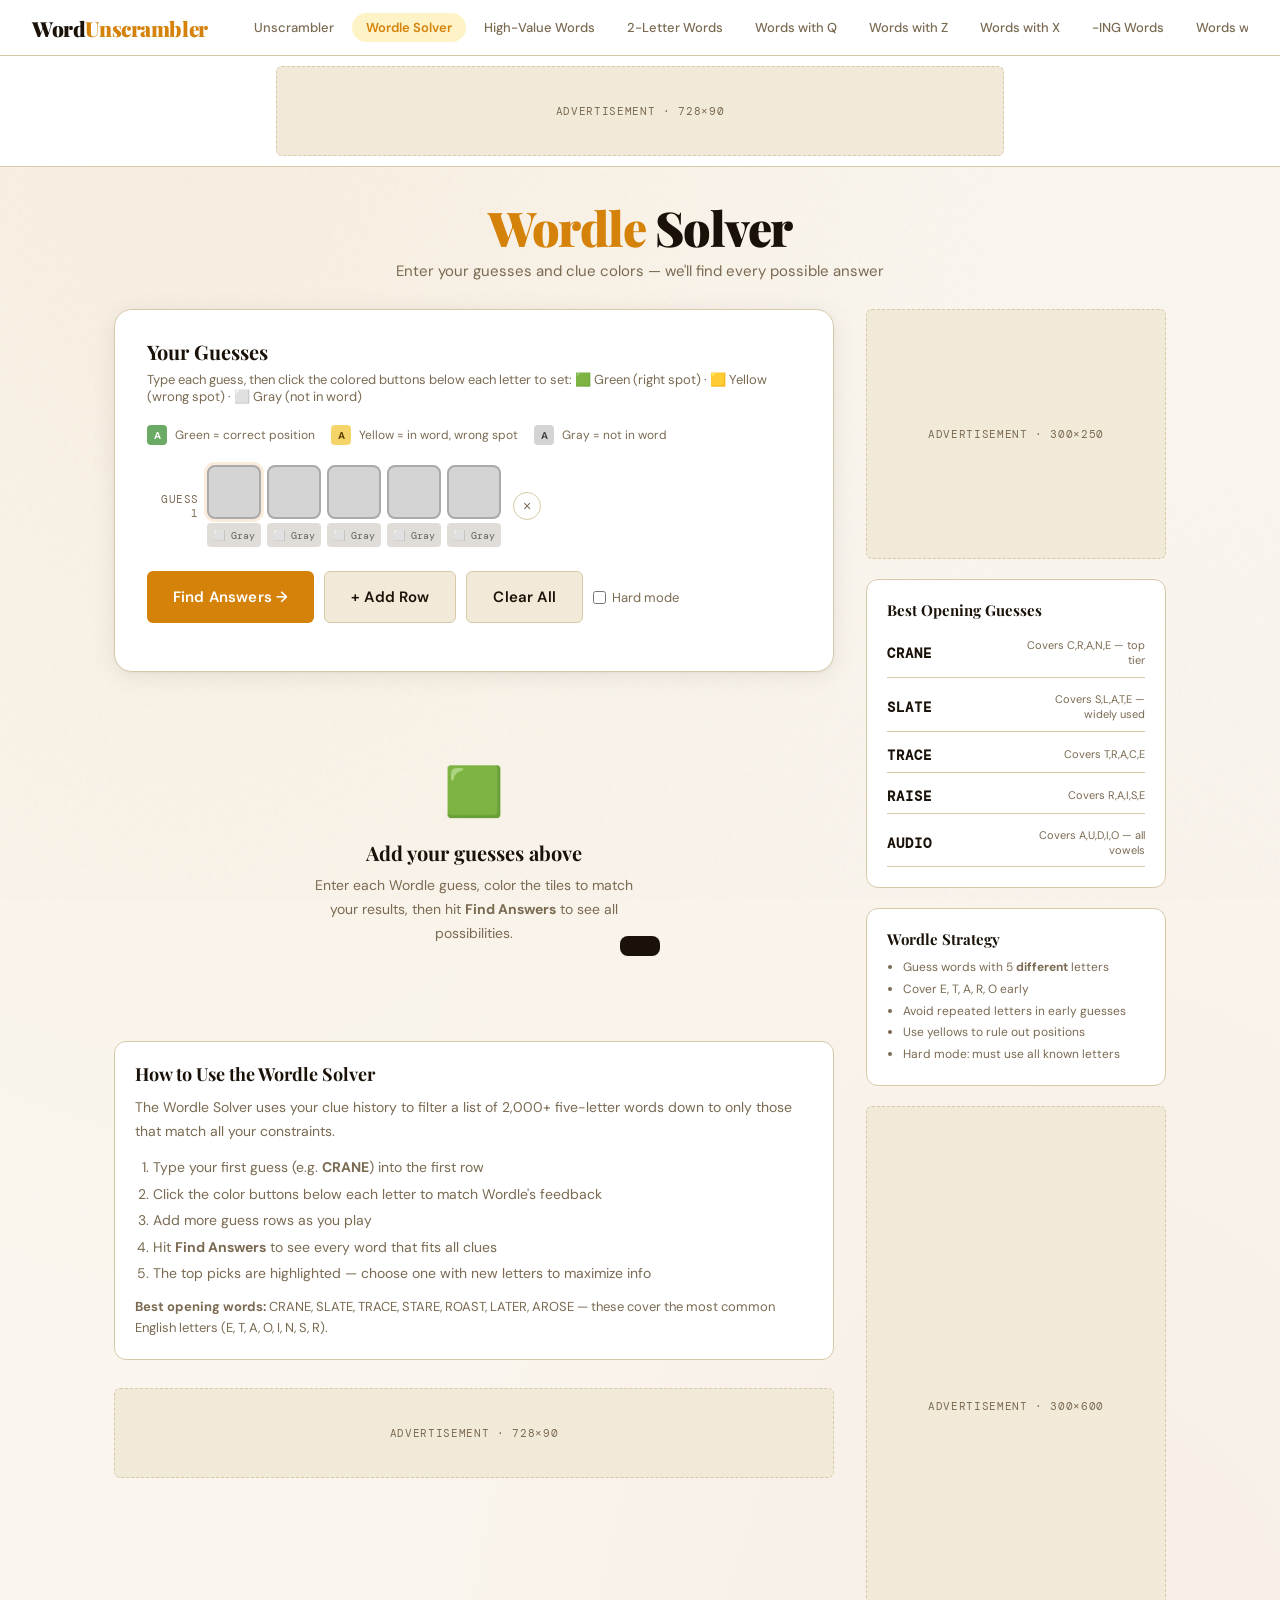
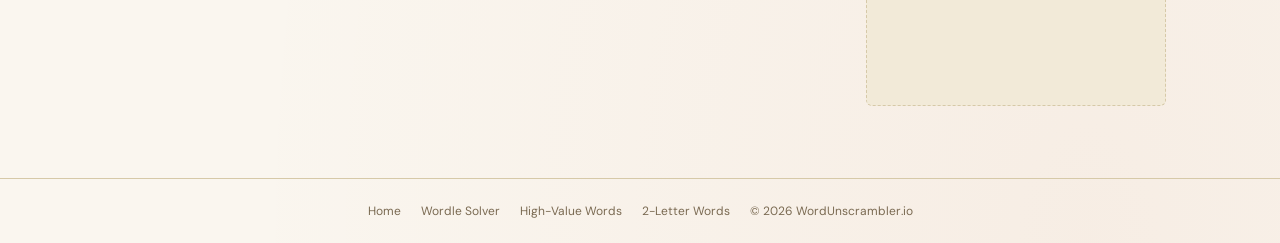
==== commit 1deca2ab: "Fix Wordle gray constraint counting - use per-row logic not total across rows" ====
--- a/wordle.html
+++ b/wordle.html
@@ -6,7 +6,7 @@
 <title>Wordle Solver — Find Today's Answer | WordUnscrambler</title>
 <meta name="description" content="Free Wordle solver. Enter your green, yellow, and gray clues and we'll narrow down every possible Wordle answer. Solve today's Wordle in 3 guesses.">
 <meta name="keywords" content="wordle solver, wordle helper, wordle cheat, wordle answer today, wordle hint">
-<link rel="canonical" href="https://wordunscrambler.io/wordle">
+<link rel="canonical" href="https://wordunscrambler.us.com/wordle.html">
 <link rel="stylesheet" href="css/shared.css">
 <style>
   /* ── Wordle-specific styles ── */
@@ -422,9 +422,10 @@
 };
 
 // ── Common 5-letter words for Wordle ──
-const WORDLE_LIST = `ABOUT ABOVE ABUSE ACTOR ACUTE ADMIT ADOPT ADULT AFTER AGAIN AGENT AGREE AHEAD ALARM ALBUM ALERT ALIKE ALIGN ALIVE ALLAY ALLEY ALLOT ALLOW ALLOY ALOFT ALONE ALONG ALOOF ALTER AMBER AMBLE AMPLE ANGEL ANGLE ANGRY ANNEX ANTIC APPLE APTLY ARISE ARMOR ARSON ARTSY ASHORE ASIDE ASPEN ASSET ATONE ATTIC AUDIO AUDIT AUGUR AVAIL AVERT AVOID AWAKE AWARD AWARE AWFUL AWOKE BADLY BEACH BEARD BEAST BEGAN BEGIN BELOW BENCH BERTH BIBLE BIRCH BIRTH BLAND BLANK BLARE BLAZE BLEAK BLEED BLEND BLESS BLINK BLAST BLOOD BLOOM BLOWN BONUS BOUND BOXER BRAID BRAIN BRAKE BRAND BRAVE BRAWN BREAD BREAK BRIDE BRIEF BRINE BRISK BROAD BROKE BROOK BROOD BROWN BUILD BUILT BULGE BURNT BURST BUYER CABIN CAMEL CANDY CANON CAPER CARGO CAROL CARRY CARVE CATCH CAUSE CEASE CHAIN CHAIR CHALK CHANT CHAOS CHARM CHASE CHASM CHEAT CHECK CHEEK CHEST CHILD CHILL CHOIR CHORD CIVIL CLAIM CLASS CLEAN CLEAR CLERK CLIFF CLIMB CLING CLOCK CLONE CLOSE CLOTH CLOUD CLOWN COACH COBRA COMET COMIC CORAL COUCH COVER CRACK CRANE CRASH CRAWL CRAZE CRAZY CREED CREEK CRIME CROSS CROWD CROWN CRUEL CRUSH CYCLE DAILY DAISY DANCE DEBUT DECAY DEFER DEPTH DERBY DETER DEVIL DIGIT DIRTY DOING DRANK DRAPE DRAWN DREAD DREAM DRESS DRIFT DRINK DRIVE DROVE DROWN DRUNK DUSKY EAGER EAGLE EARLY EARTH EIGHT ELITE EMBER EMPTY ENEMY ENJOY ENTER EQUAL ERASE ESSAY EVADE EXACT EXILE EXTRA FABLE FAINT FAIRY FAITH FANCY FATAL FEAST FLAIR FLAME FLANK FLARE FLASH FLESH FLOCK FLOOR FLORA FOUND FRAME FRANK FRAUD FRESH FROZE FRUIT FULLY FUNKY GAVEL GIVEN GLAND GLARE GLASS GLIDE GLOBE GLOSS GLOVE GNOME GRACE GRADE GRAIN GRAND GRANT GRASP GRASS GRATE GRAVE GREAT GREED GREEN GREET GRIEF GROAN GROUP GROVE GRUFF GUARD GUESS GUEST GUIDE GUISE GUSTO HABIT HARSH HAVEN HEART HEAVY HENCE HERON HOARD HOBBY HONOR HORSE HOUSE HUMAN HUMOR HURRY IDEAL IMAGE IMPLY INNER INPUT INTRO IVORY JUDGE JUICE JUMBO JUMPY KARMA KNIFE KNOCK KNOWN LANCE LANKY LARGE LASER LATCH LATER LEMON LEVEL LIGHT LIMIT LOCAL LODGE LOGIC LOOSE LOVER LOWER LOYAL LUCKY MAGIC MAJOR MANOR MARCH MARSH MATCH MAYOR MEDAL MEDIA MERGE MERIT METAL MIGHT MODEL MONEY MONTH MORAL MOTOR MOUNT MOUSE MOUTH MOVIE MUSIC NAIVE NERVE NIGHT NOBLE NOISE NORTH NOVEL NURSE OFFER OFTEN OLIVE ORDER ORGAN OTHER OUTER OWNER PAINT PANEL PANIC PARTY PASTA PATCH PAUSE PEACE PEDAL PENNY PERCH PERIL PHASE PHONE PHOTO PIANO PIECE PILOT PINCH PITCH PLACE PLAIN PLANE PLANT PLATE PLAZA PLEAD PLUCK PLUME POINT POKER POLAR POPPY POUND POWER PRESS PRICE PRIDE PRIME PRIZE PROBE PROOF PROSE PROUD PROVE PULSE PUPIL PURSE QUEEN QUERY QUEST QUIET QUITE QUOTA QUOTE RADAR RADIO RALLY RANGE RANCH RAPID RATIO REACH READY REALM REBEL REIGN RELAX RISKY RIVAL RIVER RIVET ROCKY ROUGE ROUGH ROUND ROUTE ROYAL SADLY SAINT SALAD SAUCE SAUNA SCALE SCENE SCENT SCOUT SCREW SENSE SERVE SHALL SHAME SHAPE SHARE SHARK SHARP SHELF SHELL SHINE SHIRT SHOCK SHOOT SHORE SHORT SIGHT SKILL SLATE SLAVE SLEEP SLIDE SLOPE SMART SMELL SMILE SMOKE SNAIL SNAKE SOLAR SOLID SOLVE SORRY SOUTH SPACE SPARE SPARK SPAWN SPEAK SPEED SPEND SPICE SPIKE SPINE SPITE SPLIT SPOIL SPOKE SPOON SPRAY SQUAD SQUAT STAFF STAGE STAKE STAND STARE STATE STEAL STEEL STEER STERN STICK STILL STOCK STOOD STORE STORM STORY STOUT STUCK STUDY SUGAR SUPER SURGE SWAMP SWEEP SWEET SWELL SWIFT SWIPE TABLE TASTE TEACH THEME THICK THORN THREE THROW THUMB TIGER TIGHT TITLE TODAY TONIC TOOTH TOPIC TORCH TOTAL TOUCH TOUGH TRACE TRACK TRADE TRAIL TRAIN TRAIT TREAT TRIED TROOP TRUCK TRUMP TRUNK TRUST TRUTH TULIP TUNER TWIST ULTRA UNCLE UNDER UNIFY UNION UNITE UNTIL UPPER UPSET URBAN USHER UTTER VAGUE VALID VALUE VAULT VENOM VIGOR VIRAL VIRUS VOCAL VOUCH VOWEL WAFER WHILE WITCH WOMAN WOMEN WORLD WORST WORTH WOUND WRATH WRITE WROTE YEARN YIELD YOUNG YOUTH ZEBRA STARE CRANE SLATE TRACE RAISE ARISE LEANT IRATE SNARE LEAST SANER TARES RESAT EARNS CANER OAKEN OCEAN CANOE ATONE ALONE TONAL LATHE LATCH LARCH MARCH MARCH SHARE HARES SHEAR HEARS HEART EARTH CRATE REACT CARET CARTE GLARE FLARE BLARE SPARE CARES SCARE GRACE BRACE PLACE SPACE SINCE MINCE RINSE WINCE FINES MINES VINES DINES PINES LINES WINES NINES MINES OVALS NOVEL SOLVE LOVER GLOVE CLOVE COVES COVEN ROVES TROVE GROVE STOVE COVES WOVEN WOVEN PLOVER GROAN ORGAN APRON BARON RADON SALON BATON CANON MASON WAGON LEMON DEMON FELON MELON XENON PRION AVION ONION UNION AEONS NEONS PIANO RHINO AMINO BRINO ODEON AEON PEON NEON EONS LIONS IONS BISON RISEN SIREN LINEN GIVEN RIVEN SEVEN WOVEN RIVEN RISEN VIXEN QUEEN SHEEN GREEN GREET TEETH SWEET STEEL SLEET KNEEL CREEL WHEEL TWEEN PREEN FLEET SHEET TWEET TWEET QUEEN CREEK CREEP STEEP SLEEP SWEEP SEEP WEEP DEEP KEEP KEEP JEEP PEEP HEEL REEL FEEL PEEL KEEL ZEAL REAL MEAL DEAL SEAL TEAL VEAL HEAL WEAL LEAL BEAN DEAN JEAN LEAN MEAN SEAN WEAN PEAN FEAN`.split(/\s+/).filter(w => w.length === 5 && /^[A-Z]+$/.test(w));
-
-const WORDLE_SET = [...new Set(WORDLE_LIST)];
+// Word list now pulled directly from the shared dictionary.js FIVE array
+// instead of a separate hardcoded list — this guarantees the Unscrambler,
+// Word Finder, and Wordle Solver all agree on what counts as a valid word.
+const WORDLE_SET = [...new Set(window.DICT.FIVE)].filter(w => w.length === 5 && /^[A-Z]+$/.test(w));
 
 // Best openers with letter coverage scores
 const BEST_OPENERS = [
@@ -629,16 +630,37 @@
         if (word[parseInt(pos)] !== letter) return false;
       }
       // Yellow constraints: letter must be present, not in forbidden position
+      // Exception: skip forbidden check if that position is already green-confirmed
+      // (handles cases like PUPPY where same letter appears green AND yellow at same pos)
       for (const [letter, positions] of Object.entries(yellows)) {
         if (!word.includes(letter)) return false;
         for (const pos of positions) {
-          if (word[pos] === letter) return false;
+          if (word[pos] === letter && greens[pos] !== letter) return false;
         }
       }
-      // Gray constraints
+      // Gray constraints — with duplicate letter handling
+      // If a letter appears gray in a guess that ALSO has yellow/green of the same letter,
+      // that single guess tells us the exact count: confirmed = yellow+green in THAT row.
+      // e.g. FERRY: R yellow(idx2) + R gray(idx3) means exactly 1 R in the answer.
       for (const letter of grays) {
-        // Only exclude if not also green or yellow (duplicate letter handling)
-        if (!greens[Object.keys(greens).find(p => greens[p] === letter)] && !yellowSet.has(letter)) {
+        if (yellowSet.has(letter) || Object.values(greens).includes(letter)) {
+          let confirmedCount = 0;
+          for (const row of rows) {
+            const tiles = [...row.tilesDiv.querySelectorAll('.tile')];
+            const hasGray = tiles.some(t =>
+              t.value.toUpperCase() === letter && t.dataset.state === 'gray');
+            if (hasGray) {
+              const rowCount = tiles.filter(t =>
+                t.value.toUpperCase() === letter &&
+                (t.dataset.state === 'yellow' || t.dataset.state === 'green')
+              ).length;
+              confirmedCount = Math.max(confirmedCount, rowCount);
+            }
+          }
+          if (confirmedCount === 0) confirmedCount = 1;
+          const wordCount = [...word].filter(c => c === letter).length;
+          if (wordCount !== confirmedCount) return false;
+        } else {
           if (word.includes(letter)) return false;
         }
       }
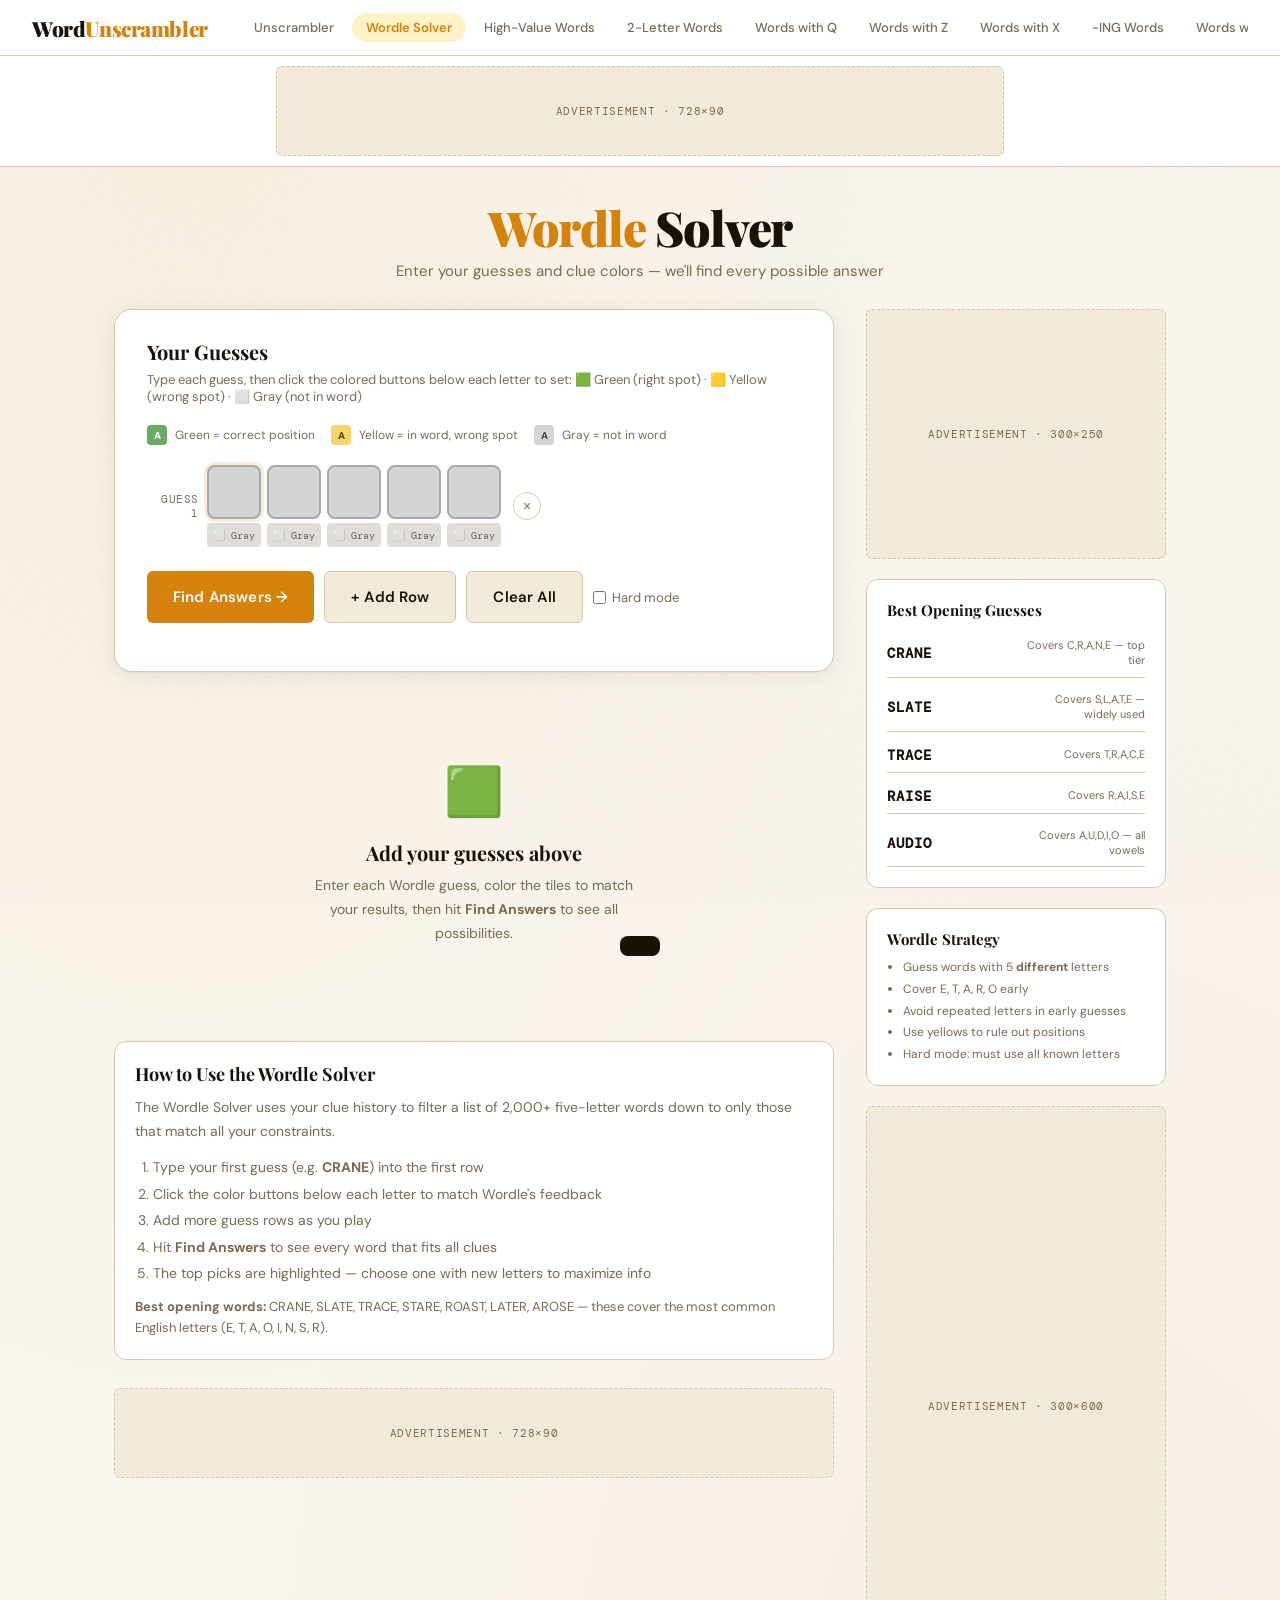
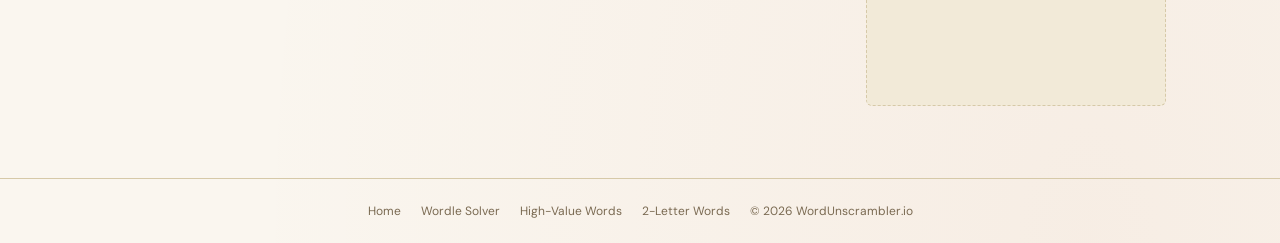
==== commit a5ac36bf: "Rewrite Wordle constraint logic - fix duplicate letter gray/yellow handling" ====
--- a/wordle.html
+++ b/wordle.html
@@ -624,48 +624,48 @@
 
     const hardMode = document.getElementById('hardMode').checked;
 
+    // Pre-compute exact letter counts from gray+yellow in same row
+    // e.g. FERRY: R yellow(pos2) + R gray(pos3) = exactly 1 R in answer
+    const exactCounts = {};
+    for (const row of rows) {
+      const tiles = [...row.tilesDiv.querySelectorAll('.tile')];
+      const grayLettersInRow = new Set(
+        tiles.filter(t => t.dataset.state === 'gray' && t.value)
+             .map(t => t.value.toUpperCase())
+      );
+      for (const letter of grayLettersInRow) {
+        const confirmedInRow = tiles.filter(t =>
+          t.value.toUpperCase() === letter &&
+          (t.dataset.state === 'yellow' || t.dataset.state === 'green')
+        ).length;
+        if (confirmedInRow > 0) {
+          exactCounts[letter] = Math.max(exactCounts[letter] || 0, confirmedInRow);
+        }
+      }
+    }
+
     const results = WORDLE_SET.filter(word => {
-      // Green constraints
+      // 1. GREEN: exact position matches
       for (const [pos, letter] of Object.entries(greens)) {
         if (word[parseInt(pos)] !== letter) return false;
       }
-      // Yellow constraints: letter must be present, not in forbidden position
-      // Exception: skip forbidden check if that position is already green-confirmed
-      // (handles cases like PUPPY where same letter appears green AND yellow at same pos)
+      // 2. YELLOW: letter in word, not at forbidden positions
       for (const [letter, positions] of Object.entries(yellows)) {
         if (!word.includes(letter)) return false;
         for (const pos of positions) {
-          if (word[pos] === letter && greens[pos] !== letter) return false;
+          if (word[pos] === letter && greens[parseInt(pos)] !== letter) return false;
         }
       }
-      // Gray constraints — with duplicate letter handling
-      // If a letter appears gray in a guess that ALSO has yellow/green of the same letter,
-      // that single guess tells us the exact count: confirmed = yellow+green in THAT row.
-      // e.g. FERRY: R yellow(idx2) + R gray(idx3) means exactly 1 R in the answer.
+      // 3. GRAY: not in word, unless exact count applies
       for (const letter of grays) {
-        if (yellowSet.has(letter) || Object.values(greens).includes(letter)) {
-          let confirmedCount = 0;
-          for (const row of rows) {
-            const tiles = [...row.tilesDiv.querySelectorAll('.tile')];
-            const hasGray = tiles.some(t =>
-              t.value.toUpperCase() === letter && t.dataset.state === 'gray');
-            if (hasGray) {
-              const rowCount = tiles.filter(t =>
-                t.value.toUpperCase() === letter &&
-                (t.dataset.state === 'yellow' || t.dataset.state === 'green')
-              ).length;
-              confirmedCount = Math.max(confirmedCount, rowCount);
-            }
-          }
-          if (confirmedCount === 0) confirmedCount = 1;
-          const wordCount = [...word].filter(c => c === letter).length;
-          if (wordCount !== confirmedCount) return false;
-        } else {
+        if (exactCounts.hasOwnProperty(letter)) {
+          if (word.split('').filter(c => c === letter).length !== exactCounts[letter]) return false;
+        } else if (!yellowSet.has(letter) && !Object.values(greens).includes(letter)) {
           if (word.includes(letter)) return false;
         }
       }
       return true;
-    });
+    });;
 
     // Sort
     const sorted = [...results].sort((a, b) => {
